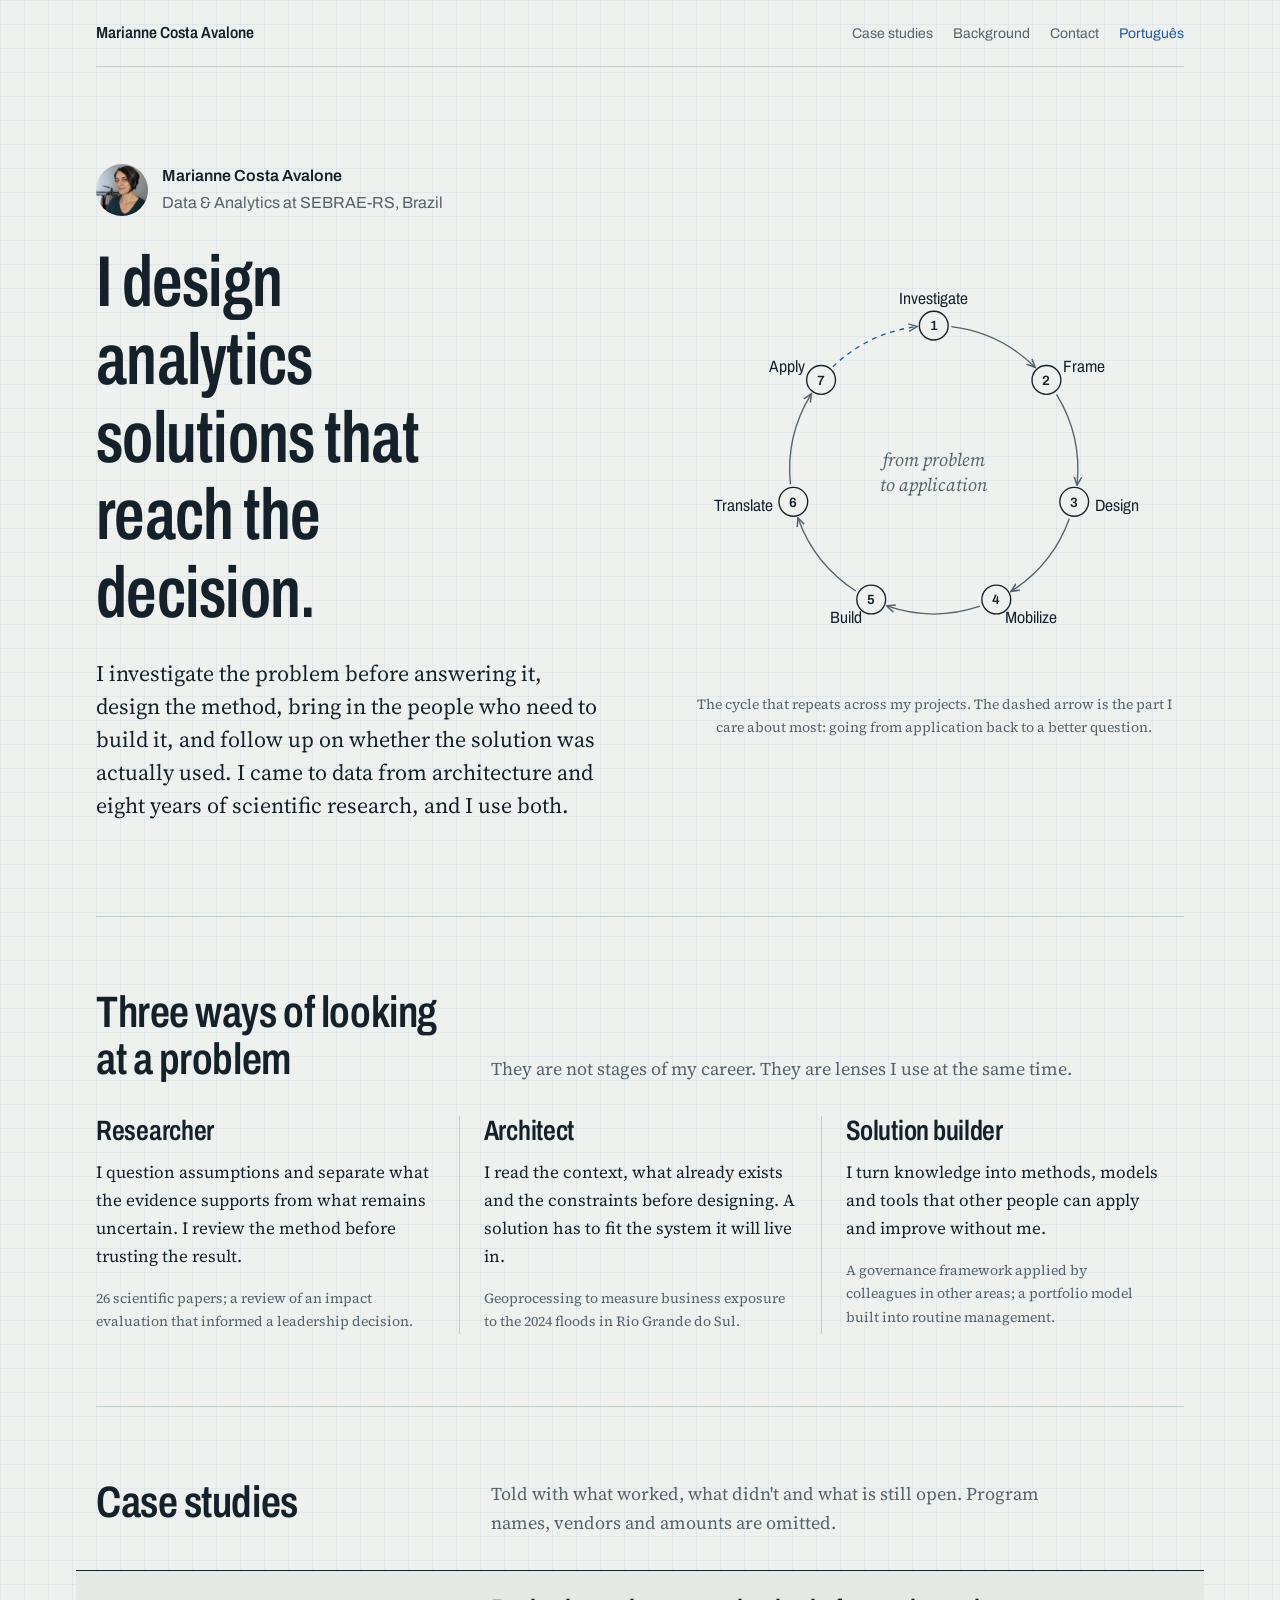
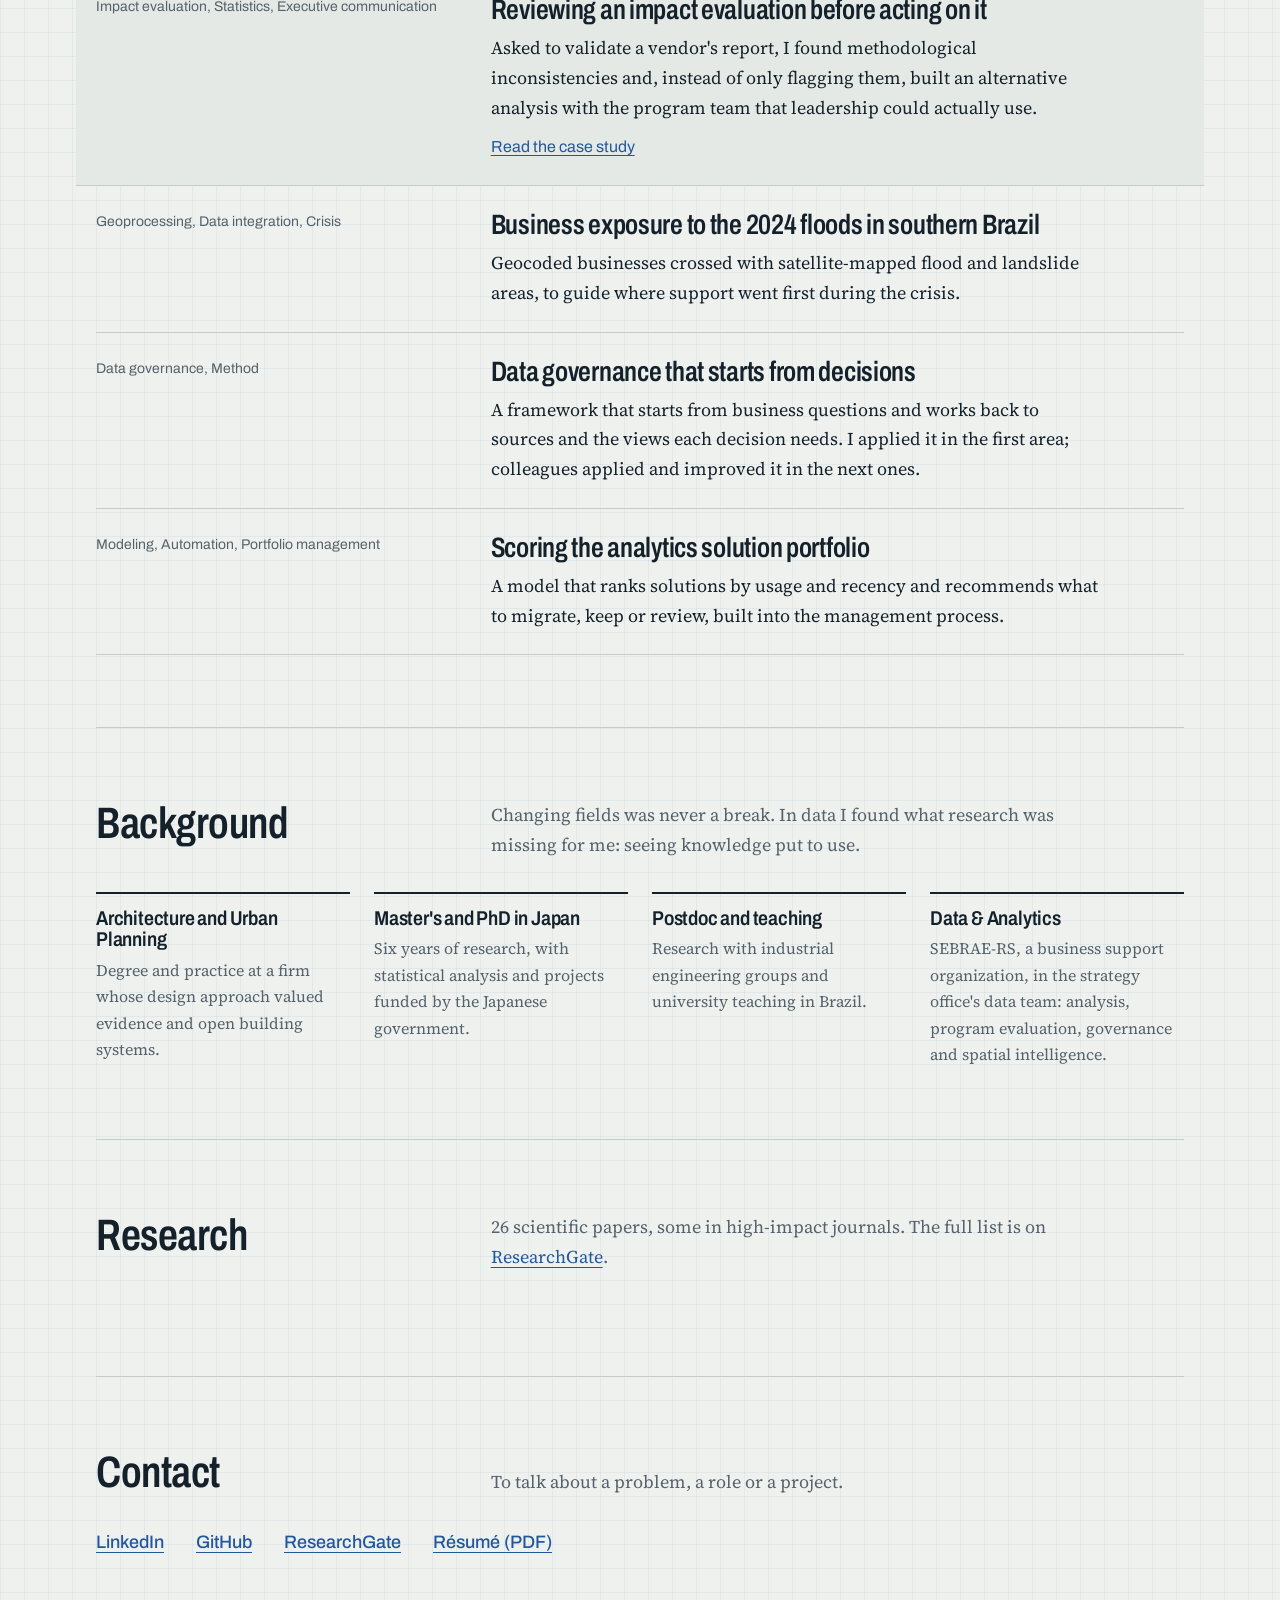
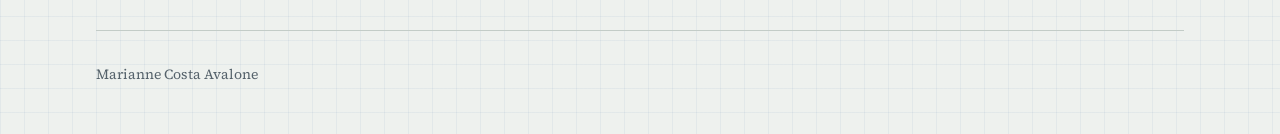
==== en/index.html @ b170c234 "atualização portfólio outubro 2026" ====
<!doctype html>
<html lang="en">
<head>
<meta charset="utf-8">
<meta name="viewport" content="width=device-width, initial-scale=1">
<title>Marianne Costa Avalone — Data & Analytics</title>
<meta name="description" content="I design and lead decision-oriented analytics solutions, bringing scientific method and an architect's eye to data.">
<link rel="alternate" hreflang="pt-BR" href="../">
<link rel="preconnect" href="https://fonts.googleapis.com">
<link rel="preconnect" href="https://fonts.gstatic.com" crossorigin>
<link href="https://fonts.googleapis.com/css2?family=Archivo:wdth,wght@62..125,400..700&family=Source+Serif+4:ital,opsz,wght@0,8..60,400;0,8..60,600;1,8..60,400&display=swap" rel="stylesheet">
<link rel="stylesheet" href="../css/style.css">
</head>
<body>
<a class="skip" href="#content">Skip to content</a>
<div class="wrap">
  <header class="top">
    <a class="home" href="./">Marianne Costa Avalone</a>
    <nav aria-label="Sections">
      <a href="#cases">Case studies</a>
      <a href="#background">Background</a>
      <a href="#contact">Contact</a>
      <a class="lang" href="../" hreflang="pt-BR" lang="pt-BR">Português</a>
    </nav>
  </header>

  <main id="content">
    <section class="hero">
      <div>
        <div class="who">
          <img src="../jpg/marianne.jpg" alt="" width="52" height="52">
          <span><strong>Marianne Costa Avalone</strong>Data &amp; Analytics at SEBRAE-RS, Brazil</span>
        </div>
        <h1>I design analytics solutions that reach the decision.</h1>
        <p class="lede">I investigate the problem before answering it, design the method, bring in the people who need to build it, and follow up on whether the solution was actually used. I came to data from architecture and eight years of scientific research, and I use both.</p>
      </div>
      <div class="art">
        <svg class="cycle" viewBox="0 0 520 420" role="img" aria-labelledby="cyc-t"><title id="cyc-t">Seven-step work cycle, from investigating to applying, looping back to the start</title>
<defs><marker id="ah" viewBox="0 0 10 10" refX="8" refY="5" markerWidth="7" markerHeight="7" orient="auto-start-reverse"><path d="M0,1 L9,5 L0,9" fill="none" stroke="currentColor" stroke-width="1.6"/></marker></defs>
<path class="arc" d="M278.3,61.1 A150,150 0 0 1 365.0,102.9" marker-end="url(#ah)"/>
<path class="arc" d="M387.8,131.5 A150,150 0 0 1 409.2,225.3" marker-end="url(#ah)"/>
<path class="arc" d="M401.1,261.0 A150,150 0 0 1 341.1,336.2" marker-end="url(#ah)"/>
<path class="arc" d="M308.1,352.1 A150,150 0 0 1 211.9,352.1" marker-end="url(#ah)"/>
<path class="arc" d="M178.9,336.2 A150,150 0 0 1 118.9,261.0" marker-end="url(#ah)"/>
<path class="arc" d="M110.8,225.3 A150,150 0 0 1 132.2,131.5" marker-end="url(#ah)"/>
<path class="arc last" d="M155.0,102.9 A150,150 0 0 1 241.7,61.1" marker-end="url(#ah)"/>
<circle class="node" cx="260.0" cy="60.0" r="15"/><text class="num" x="260.0" y="65.0" text-anchor="middle">1</text>
<text class="lbl" x="260.0" y="37.0" text-anchor="middle">Investigate</text>
<circle class="node" cx="377.3" cy="116.5" r="15"/><text class="num" x="377.3" y="121.5" text-anchor="middle">2</text>
<text class="lbl" x="394.5" y="107.8" text-anchor="start">Frame</text>
<circle class="node" cx="406.2" cy="243.4" r="15"/><text class="num" x="406.2" y="248.4" text-anchor="middle">3</text>
<text class="lbl" x="427.7" y="253.3" text-anchor="start">Design</text>
<circle class="node" cx="325.1" cy="345.1" r="15"/><text class="num" x="325.1" y="350.1" text-anchor="middle">4</text>
<text class="lbl" x="334.6" y="370.0" text-anchor="start">Mobilize</text>
<circle class="node" cx="194.9" cy="345.1" r="15"/><text class="num" x="194.9" y="350.1" text-anchor="middle">5</text>
<text class="lbl" x="185.4" y="370.0" text-anchor="end">Build</text>
<circle class="node" cx="113.8" cy="243.4" r="15"/><text class="num" x="113.8" y="248.4" text-anchor="middle">6</text>
<text class="lbl" x="92.3" y="253.3" text-anchor="end">Translate</text>
<circle class="node" cx="142.7" cy="116.5" r="15"/><text class="num" x="142.7" y="121.5" text-anchor="middle">7</text>
<text class="lbl" x="125.5" y="107.8" text-anchor="end">Apply</text>
<text class="mid" x="260" y="206" text-anchor="middle">from problem</text><text class="mid" x="260" y="232" text-anchor="middle">to application</text>
</svg>
        <p class="cycle-note">The cycle that repeats across my projects. The dashed arrow is the part I care about most: going from application back to a better question.</p>
      </div>
    </section>

    <section class="section" aria-labelledby="lenses-t">
      <div class="section-head">
        <h2 id="lenses-t">Three ways of looking at a problem</h2>
        <p>They are not stages of my career. They are lenses I use at the same time.</p>
      </div>
      <div class="lenses">
        <div class="lens">
          <h3>Researcher</h3>
          <p>I question assumptions and separate what the evidence supports from what remains uncertain. I review the method before trusting the result.</p>
          <p class="proof">26 scientific papers; a review of an impact evaluation that informed a leadership decision.</p>
        </div>
        <div class="lens">
          <h3>Architect</h3>
          <p>I read the context, what already exists and the constraints before designing. A solution has to fit the system it will live in.</p>
          <p class="proof">Geoprocessing to measure business exposure to the 2024 floods in Rio Grande do Sul.</p>
        </div>
        <div class="lens">
          <h3>Solution builder</h3>
          <p>I turn knowledge into methods, models and tools that other people can apply and improve without me.</p>
          <p class="proof">A governance framework applied by colleagues in other areas; a portfolio model built into routine management.</p>
        </div>
      </div>
    </section>

    <section class="section" id="cases" aria-labelledby="cases-t">
      <div class="section-head">
        <h2 id="cases-t">Case studies</h2>
        <p>Told with what worked, what didn't and what is still open. Program names, vendors and amounts are omitted.</p>
      </div>
      <ul class="cases">
        <li class="case featured">
          <p class="tags">Impact evaluation, Statistics, Executive communication</p>
          <div>
            <h3><a href="cases/impact-evaluation.html">Reviewing an impact evaluation before acting on it</a></h3>
            <p>Asked to validate a vendor's report, I found methodological inconsistencies and, instead of only flagging them, built an alternative analysis with the program team that leadership could actually use.</p>
            <a class="more" href="cases/impact-evaluation.html">Read the case study</a>
          </div>
        </li>
        <li class="case">
          <p class="tags">Geoprocessing, Data integration, Crisis</p>
          <div>
            <h3>Business exposure to the 2024 floods in southern Brazil</h3>
            <p>Geocoded businesses crossed with satellite-mapped flood and landslide areas, to guide where support went first during the crisis.</p>
          </div>
        </li>
        <li class="case">
          <p class="tags">Data governance, Method</p>
          <div>
            <h3>Data governance that starts from decisions</h3>
            <p>A framework that starts from business questions and works back to sources and the views each decision needs. I applied it in the first area; colleagues applied and improved it in the next ones.</p>
          </div>
        </li>
        <li class="case">
          <p class="tags">Modeling, Automation, Portfolio management</p>
          <div>
            <h3>Scoring the analytics solution portfolio</h3>
            <p>A model that ranks solutions by usage and recency and recommends what to migrate, keep or review, built into the management process.</p>
          </div>
        </li>
      </ul>
    </section>

    <section class="section" id="background" aria-labelledby="bg-t">
      <div class="section-head">
        <h2 id="bg-t">Background</h2>
        <p>Changing fields was never a break. In data I found what research was missing for me: seeing knowledge put to use.</p>
      </div>
      <ol class="path">
        <li><h3>Architecture and Urban Planning</h3><p>Degree and practice at a firm whose design approach valued evidence and open building systems.</p></li>
        <li><h3>Master's and PhD in Japan</h3><p>Six years of research, with statistical analysis and projects funded by the Japanese government.</p></li>
        <li><h3>Postdoc and teaching</h3><p>Research with industrial engineering groups and university teaching in Brazil.</p></li>
        <li><h3>Data &amp; Analytics</h3><p>SEBRAE-RS, a business support organization, in the strategy office's data team: analysis, program evaluation, governance and spatial intelligence.</p></li>
      </ol>
    </section>

    <section class="section" aria-labelledby="res-t">
      <div class="section-head">
        <h2 id="res-t">Research</h2>
        <p>26 scientific papers, some in high-impact journals. The full list is on <a href="https://www.researchgate.net/profile/Marianne-Costa-Avalone">ResearchGate</a>.</p>
      </div>
    </section>

    <section class="section" id="contact" aria-labelledby="ct-t">
      <div class="section-head">
        <h2 id="ct-t">Contact</h2>
        <p>To talk about a problem, a role or a project.</p>
      </div>
      <div class="contact">
        <a href="https://www.linkedin.com/in/naniavalone/">LinkedIn</a>
        <a href="https://github.com/nanipumpkin">GitHub</a>
        <a href="https://www.researchgate.net/profile/Marianne-Costa-Avalone">ResearchGate</a>
        <a href="../pdf/resume.pdf">Résumé (PDF)</a>
      </div>
    </section>
  </main>

  <footer class="foot">Marianne Costa Avalone</footer>
</div>
</body>
</html>
---- css/style.css ----
/* Portfólio — Marianne Costa Avalone
   Paleta de papel vegetal e tinta de caneta técnica; um único azul de cianotipia como acento. */

:root {
  --paper: #eef1ee;
  --paper-2: #e4e9e5;
  --ink: #15212a;
  --muted: #55626b;
  --rule: #c3ccc7;
  --accent: #23579b;
  --accent-ink: #ffffff;
  --grid: rgba(35, 87, 155, 0.06);

  --f-head: "Archivo", "Arial Narrow", sans-serif;
  --f-body: "Source Serif 4", Georgia, serif;

  --step--1: 0.875rem;
  --step-0: 1.125rem;
  --step-1: 1.375rem;
  --step-2: 1.75rem;
  --step-3: clamp(2rem, 4vw, 2.75rem);
  --step-4: clamp(2.5rem, 6.5vw, 4.5rem);

  --gutter: clamp(1rem, 4vw, 3rem);
  --measure: 38rem;
  color-scheme: light;
}

@media (prefers-color-scheme: dark) {
  :root:not([data-theme="light"]) {
    --paper: #10171c;
    --paper-2: #172129;
    --ink: #e3e8e5;
    --muted: #9aa7ae;
    --rule: #2b3a43;
    --accent: #8db3e9;
    --accent-ink: #10171c;
    --grid: rgba(141, 179, 233, 0.05);
    color-scheme: dark;
  }
}
:root[data-theme="dark"] {
  --paper: #10171c;
  --paper-2: #172129;
  --ink: #e3e8e5;
  --muted: #9aa7ae;
  --rule: #2b3a43;
  --accent: #8db3e9;
  --accent-ink: #10171c;
  --grid: rgba(141, 179, 233, 0.05);
  color-scheme: dark;
}

*, *::before, *::after { box-sizing: border-box; }

html { -webkit-text-size-adjust: 100%; }

body {
  margin: 0;
  background-color: var(--paper);
  /* Malha de 24px, como papel milimetrado: a referência à prancheta fica no fundo, sem disputar com o texto. */
  background-image:
    linear-gradient(var(--grid) 1px, transparent 1px),
    linear-gradient(90deg, var(--grid) 1px, transparent 1px);
  background-size: 24px 24px;
  color: var(--ink);
  font-family: var(--f-body);
  font-size: var(--step-0);
  line-height: 1.65;
  font-optical-sizing: auto;
}

a { color: var(--accent); text-underline-offset: 0.2em; text-decoration-thickness: 1px; }
a:hover { text-decoration-thickness: 2px; }
:focus-visible { outline: 2px solid var(--accent); outline-offset: 3px; border-radius: 2px; }

h1, h2, h3 {
  font-family: var(--f-head);
  font-stretch: 75%;
  font-weight: 600;
  line-height: 1.08;
  letter-spacing: -0.01em;
  margin: 0;
}

p { margin: 0 0 1em; }

.wrap { max-width: 74rem; margin: 0 auto; padding: 0 var(--gutter); }

.skip { position: absolute; left: -999px; }
.skip:focus { left: var(--gutter); top: 0.5rem; background: var(--paper); padding: 0.5rem 0.75rem; z-index: 10; }

/* Cabeçalho */
.top {
  display: flex; align-items: baseline; justify-content: space-between; gap: 1rem;
  padding: 1.25rem 0; border-bottom: 1px solid var(--rule);
  font-family: var(--f-head); font-size: var(--step--1);
}
.top .home { color: var(--ink); text-decoration: none; font-weight: 600; font-stretch: 85%; font-size: 1rem; }
.top nav { display: flex; gap: 1.25rem; flex-wrap: wrap; }
.top nav a { color: var(--muted); text-decoration: none; }
.top nav a:hover { color: var(--ink); }
.top nav .lang { color: var(--accent); }

/* Abertura */
.hero {
  display: grid; grid-template-columns: minmax(0, 1.05fr) minmax(0, 1fr);
  gap: clamp(2rem, 5vw, 4rem); align-items: center;
  padding: clamp(3rem, 8vw, 6rem) 0 clamp(2.5rem, 6vw, 4.5rem);
}
.hero h1 { font-size: var(--step-4); font-stretch: 68%; max-width: 13ch; }
.hero .who {
  display: flex; align-items: center; gap: 0.875rem;
  font-family: var(--f-head); font-size: 1rem; color: var(--muted); margin-bottom: 1.75rem;
}
.hero .who img { width: 52px; height: 52px; border-radius: 50%; object-fit: cover; filter: grayscale(0.25); }
.hero .who strong { color: var(--ink); font-weight: 600; display: block; }
.hero .lede { font-size: var(--step-1); line-height: 1.5; max-width: 32rem; margin-top: 1.5rem; color: var(--ink); }

.cycle { width: 100%; height: auto; color: var(--muted); overflow: visible; }
.cycle .arc { fill: none; stroke: currentColor; stroke-width: 1.4; }
.cycle .arc.last { stroke: var(--accent); stroke-dasharray: 5 5; color: var(--accent); }
.cycle .node { fill: var(--paper); stroke: var(--ink); stroke-width: 1.4; }
.cycle .num { font-family: var(--f-head); font-size: 14px; font-weight: 600; fill: var(--ink); }
.cycle .lbl { font-family: var(--f-head); font-stretch: 85%; font-size: 17px; fill: var(--ink); }
.cycle .mid { font-family: var(--f-body); font-style: italic; font-size: 19px; fill: var(--muted); }
.cycle-note { font-size: var(--step--1); color: var(--muted); max-width: 30rem; margin: 0.75rem auto 0; text-align: center; }

/* Seções */
.section { padding: clamp(2.5rem, 6vw, 4.5rem) 0; border-top: 1px solid var(--rule); }
.section-head { display: grid; grid-template-columns: minmax(0, 1fr) minmax(0, 2fr); gap: 1rem 3rem; margin-bottom: 2rem; }
.section-head h2 { font-size: var(--step-3); }
.section-head p { color: var(--muted); max-width: var(--measure); margin: 0; align-self: end; }

/* Diferenciais: três lentes lado a lado, sem cartões */
.lenses { display: grid; grid-template-columns: repeat(3, minmax(0, 1fr)); gap: 0; }
.lens { padding: 0 1.5rem 0 0; }
.lens + .lens { padding-left: 1.5rem; border-left: 1px solid var(--rule); }
.lens h3 { font-size: var(--step-2); margin-bottom: 0.75rem; }
.lens p { font-size: 1.0625rem; }
.lens .proof { font-size: var(--step--1); color: var(--muted); margin: 0; }

/* Estudos de caso: lista em linhas, a primeira com mais peso */
.cases { list-style: none; margin: 0; padding: 0; }
.case {
  display: grid; grid-template-columns: minmax(0, 1fr) minmax(0, 2fr); gap: 0.5rem 3rem;
  padding: 1.5rem 0; border-bottom: 1px solid var(--rule);
}
.case:first-child { border-top: 1px solid var(--ink); }
.case .tags { font-family: var(--f-head); font-size: var(--step--1); color: var(--muted); margin: 0; }
.case h3 { font-size: var(--step-2); margin-bottom: 0.5rem; }
.case h3 a { color: var(--ink); text-decoration: none; }
.case h3 a:hover { color: var(--accent); }
.case p { margin: 0; max-width: var(--measure); }
.case .more { display: inline-block; margin-top: 0.75rem; font-family: var(--f-head); font-size: 1rem; }
.case.featured { background: var(--paper-2); padding-left: 1.25rem; padding-right: 1.25rem; margin: 0 -1.25rem; }

/* Trajetória */
.path { list-style: none; margin: 0; padding: 0; display: grid; grid-template-columns: repeat(4, minmax(0, 1fr)); gap: 1.5rem; }
.path li { border-top: 2px solid var(--ink); padding-top: 0.875rem; }
.path h3 { font-size: 1.25rem; font-stretch: 85%; margin-bottom: 0.375rem; }
.path p { font-size: 1rem; color: var(--muted); margin: 0; }

/* Contato */
.contact { display: flex; flex-wrap: wrap; gap: 0.75rem 2rem; font-family: var(--f-head); font-size: 1.125rem; }
.contact a { font-weight: 500; }
.foot { padding: 2rem 0 3rem; font-size: var(--step--1); color: var(--muted); border-top: 1px solid var(--rule); }

/* Página de estudo de caso */
.case-hero { padding: clamp(2.5rem, 7vw, 5rem) 0 2rem; }
.case-hero .back { font-family: var(--f-head); font-size: var(--step--1); }
.case-hero h1 { font-size: var(--step-4); font-stretch: 68%; max-width: 18ch; margin: 1.25rem 0 1.25rem; }
.case-hero .lede { font-size: var(--step-1); line-height: 1.5; max-width: 40rem; }

.facts {
  display: grid; grid-template-columns: repeat(4, minmax(0, 1fr)); gap: 1.25rem;
  margin: 2rem 0 0; padding: 1.25rem 0; border-top: 1px solid var(--ink); border-bottom: 1px solid var(--rule);
}
.facts dt { font-family: var(--f-head); font-size: var(--step--1); color: var(--muted); }
.facts dd { margin: 0.25rem 0 0; font-size: 1rem; line-height: 1.45; }

.story { display: grid; grid-template-columns: minmax(0, 1fr) minmax(0, 2.2fr); gap: 1rem 3rem; padding: 2.5rem 0; border-bottom: 1px solid var(--rule); }
.story h2 { font-size: var(--step-2); }
.story .body { max-width: var(--measure); }
.story ul { padding-left: 1.1em; margin: 0 0 1em; }
.story li { margin-bottom: 0.5em; }
.story li::marker { color: var(--muted); }

.figure { margin: 0; padding: 2.5rem 0; border-bottom: 1px solid var(--rule); }
.figure figcaption { font-size: var(--step--1); color: var(--muted); max-width: var(--measure); margin-top: 1rem; }
.method { width: 100%; height: auto; color: var(--ink); }
.method .box { fill: var(--paper); stroke: var(--ink); stroke-width: 1.3; }
.method .box.key { stroke: var(--accent); stroke-width: 2; }
.method .box.end { fill: var(--accent); stroke: var(--accent); }
.method .t { font-family: var(--f-head); font-stretch: 85%; font-size: 15px; fill: var(--ink); }
.method .t.end { fill: var(--accent-ink); font-weight: 600; }
.method .s { font-family: var(--f-body); font-size: 13px; fill: var(--muted); }
.method .ln { fill: none; stroke: var(--muted); stroke-width: 1.3; }
.method .phase { font-family: var(--f-body); font-style: italic; font-size: 14px; fill: var(--muted); }

.pull { font-family: var(--f-head); font-stretch: 75%; font-weight: 500; font-size: var(--step-2); line-height: 1.25; max-width: 30ch; margin: 0; }

.next { padding: 2.5rem 0 1rem; display: flex; gap: 1rem 2rem; flex-wrap: wrap; font-family: var(--f-head); }

/* Telas menores */
@media (max-width: 860px) {
  .hero { grid-template-columns: 1fr; }
  .hero .art { max-width: 30rem; }
  .section-head, .case, .story { grid-template-columns: 1fr; }
  .lenses { grid-template-columns: 1fr; gap: 1.75rem; }
  .lens, .lens + .lens { padding: 0; border-left: 0; }
  .lens + .lens { padding-top: 1.75rem; border-top: 1px solid var(--rule); }
  .path { grid-template-columns: repeat(2, minmax(0, 1fr)); }
  .facts { grid-template-columns: repeat(2, minmax(0, 1fr)); }
  .case.featured { margin: 0 -1rem; padding-left: 1rem; padding-right: 1rem; }
}
@media (max-width: 520px) {
  .path, .facts { grid-template-columns: 1fr; }
  .top { flex-direction: column; gap: 0.5rem; }
}

@media print {
  body { background: #fff; color: #000; }
  .top nav, .skip { display: none; }
}

/* Diagrama do método: horizontal em telas largas, vertical no celular */
.method.mt { display: none; max-width: 22rem; margin: 0 auto; }
@media (max-width: 760px) {
  .method.mw { display: none; }
  .method.mt { display: block; }
}
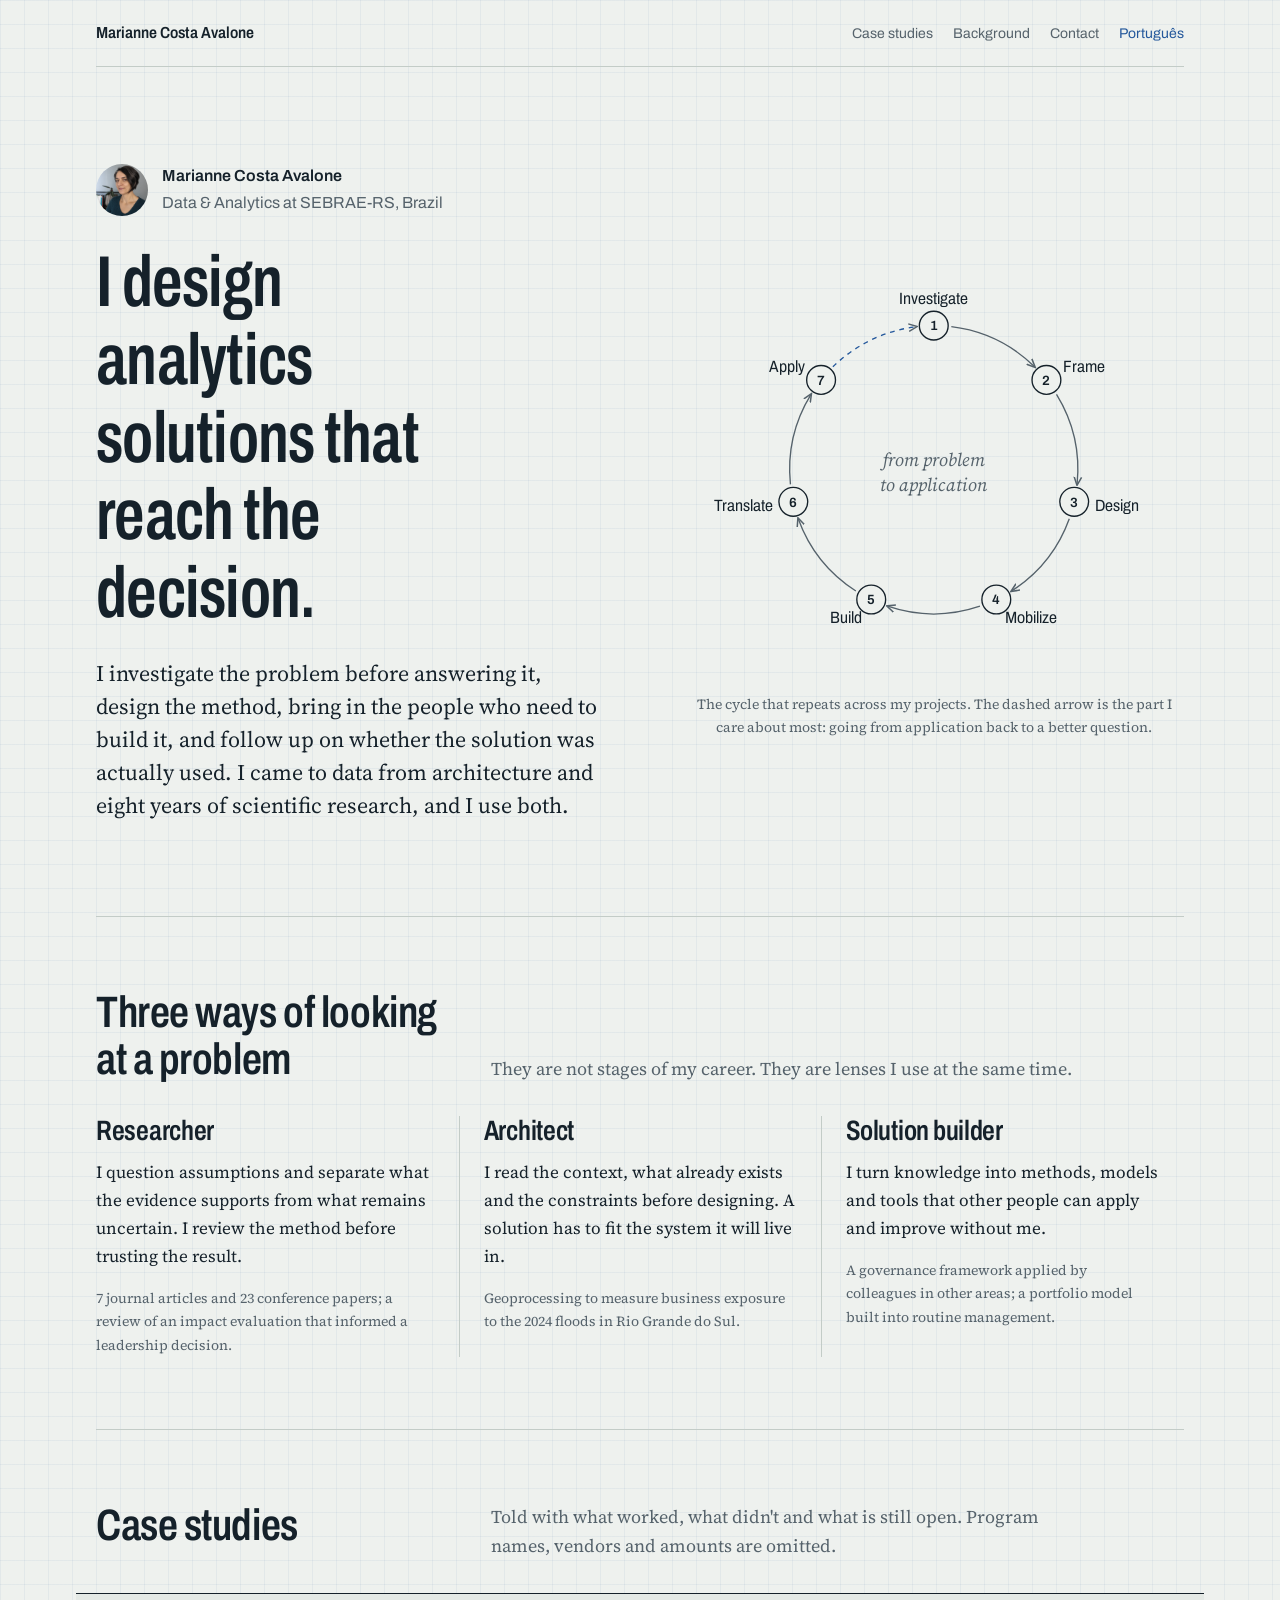
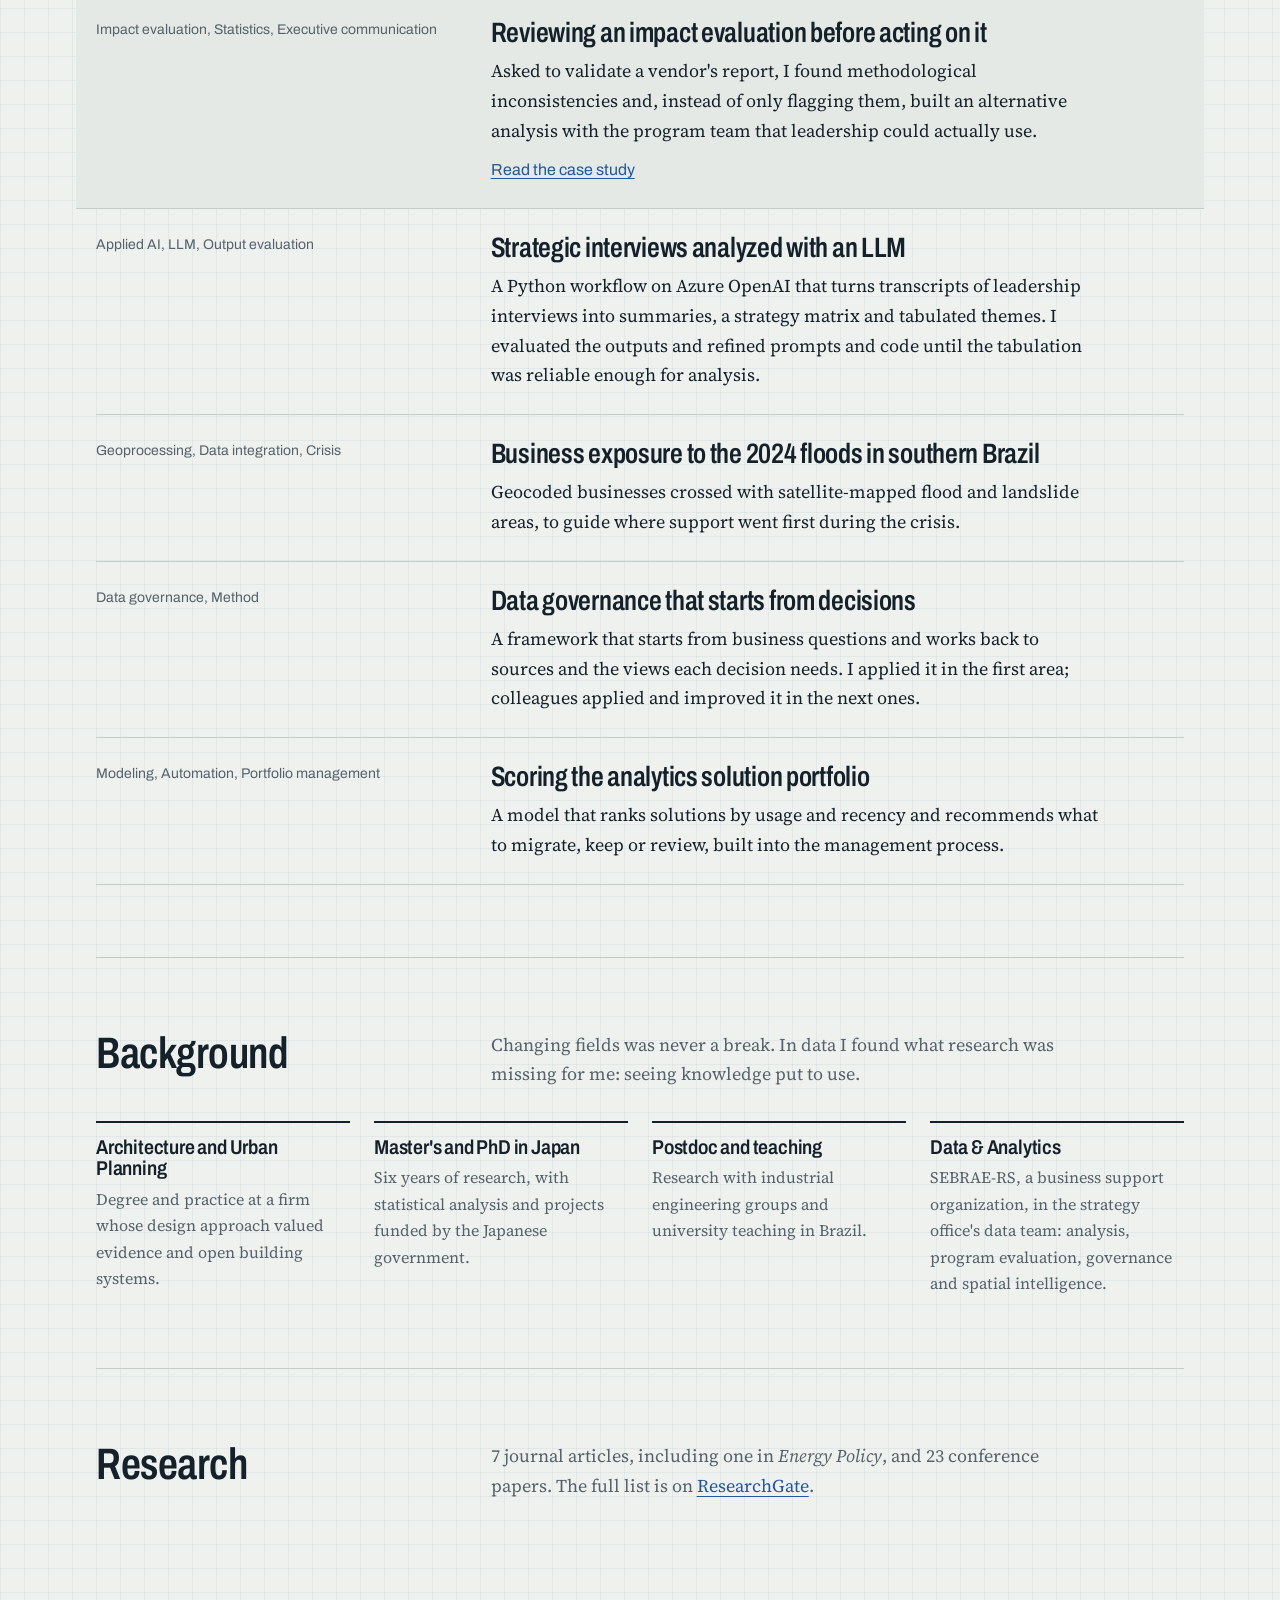
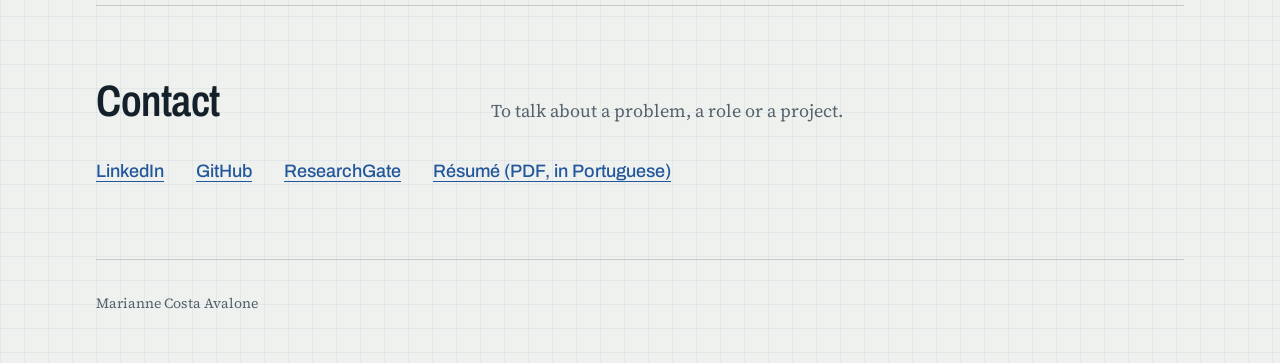
==== commit ae7bfab4: "atualização portfólio outubro 2026" ====
--- a/en/index.html
+++ b/en/index.html
@@ -73,7 +73,7 @@
         <div class="lens">
           <h3>Researcher</h3>
           <p>I question assumptions and separate what the evidence supports from what remains uncertain. I review the method before trusting the result.</p>
-          <p class="proof">26 scientific papers; a review of an impact evaluation that informed a leadership decision.</p>
+          <p class="proof">7 journal articles and 23 conference papers; a review of an impact evaluation that informed a leadership decision.</p>
         </div>
         <div class="lens">
           <h3>Architect</h3>
@@ -100,6 +100,13 @@
             <h3><a href="cases/impact-evaluation.html">Reviewing an impact evaluation before acting on it</a></h3>
             <p>Asked to validate a vendor's report, I found methodological inconsistencies and, instead of only flagging them, built an alternative analysis with the program team that leadership could actually use.</p>
             <a class="more" href="cases/impact-evaluation.html">Read the case study</a>
+          </div>
+        </li>
+        <li class="case">
+          <p class="tags">Applied AI, LLM, Output evaluation</p>
+          <div>
+            <h3>Strategic interviews analyzed with an LLM</h3>
+            <p>A Python workflow on Azure OpenAI that turns transcripts of leadership interviews into summaries, a strategy matrix and tabulated themes. I evaluated the outputs and refined prompts and code until the tabulation was reliable enough for analysis.</p>
           </div>
         </li>
         <li class="case">
@@ -142,7 +149,7 @@
     <section class="section" aria-labelledby="res-t">
       <div class="section-head">
         <h2 id="res-t">Research</h2>
-        <p>26 scientific papers, some in high-impact journals. The full list is on <a href="https://www.researchgate.net/profile/Marianne-Costa-Avalone">ResearchGate</a>.</p>
+        <p>7 journal articles, including one in <em>Energy Policy</em>, and 23 conference papers. The full list is on <a href="https://www.researchgate.net/profile/Marianne-Costa-Avalone">ResearchGate</a>.</p>
       </div>
     </section>
 
@@ -155,7 +162,7 @@
         <a href="https://www.linkedin.com/in/naniavalone/">LinkedIn</a>
         <a href="https://github.com/nanipumpkin">GitHub</a>
         <a href="https://www.researchgate.net/profile/Marianne-Costa-Avalone">ResearchGate</a>
-        <a href="../pdf/resume.pdf">Résumé (PDF)</a>
+        <a href="../pdf/curriculo.pdf" hreflang="pt-BR">Résumé (PDF, in Portuguese)</a>
       </div>
     </section>
   </main>
